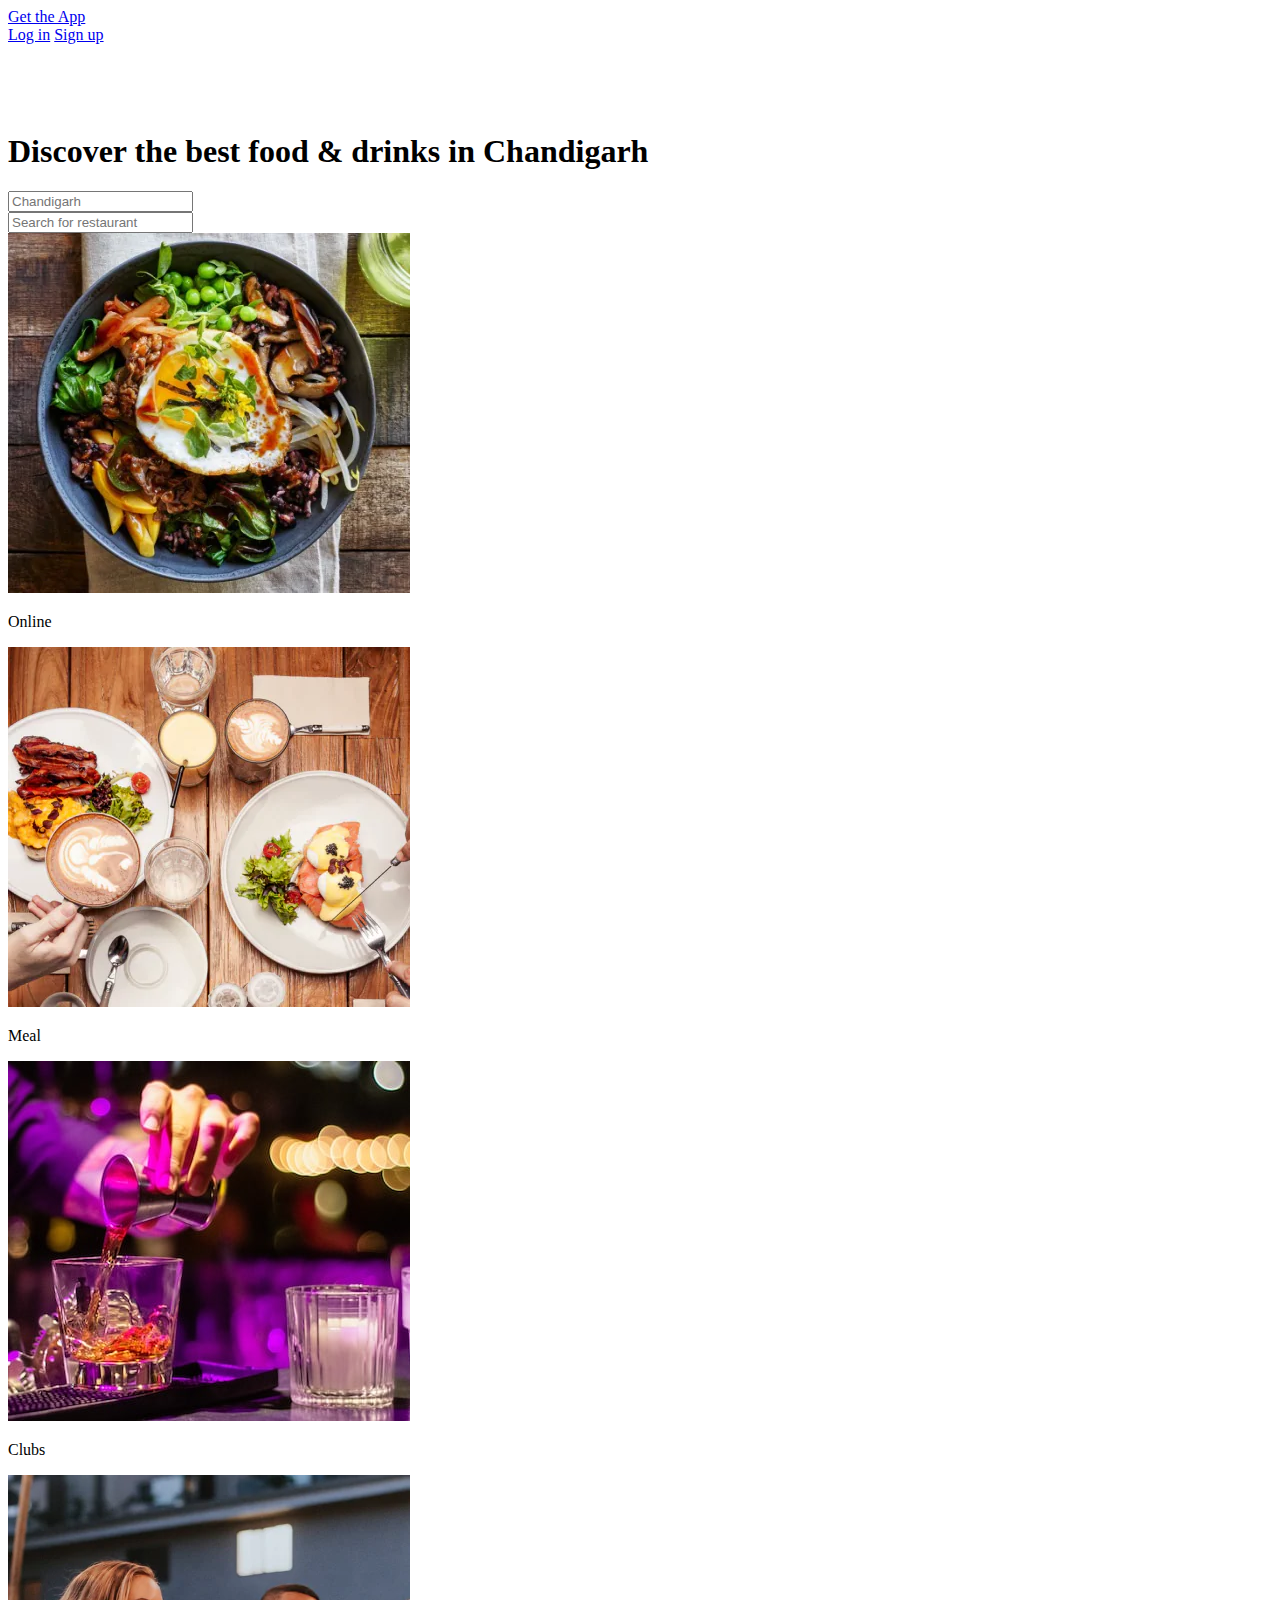
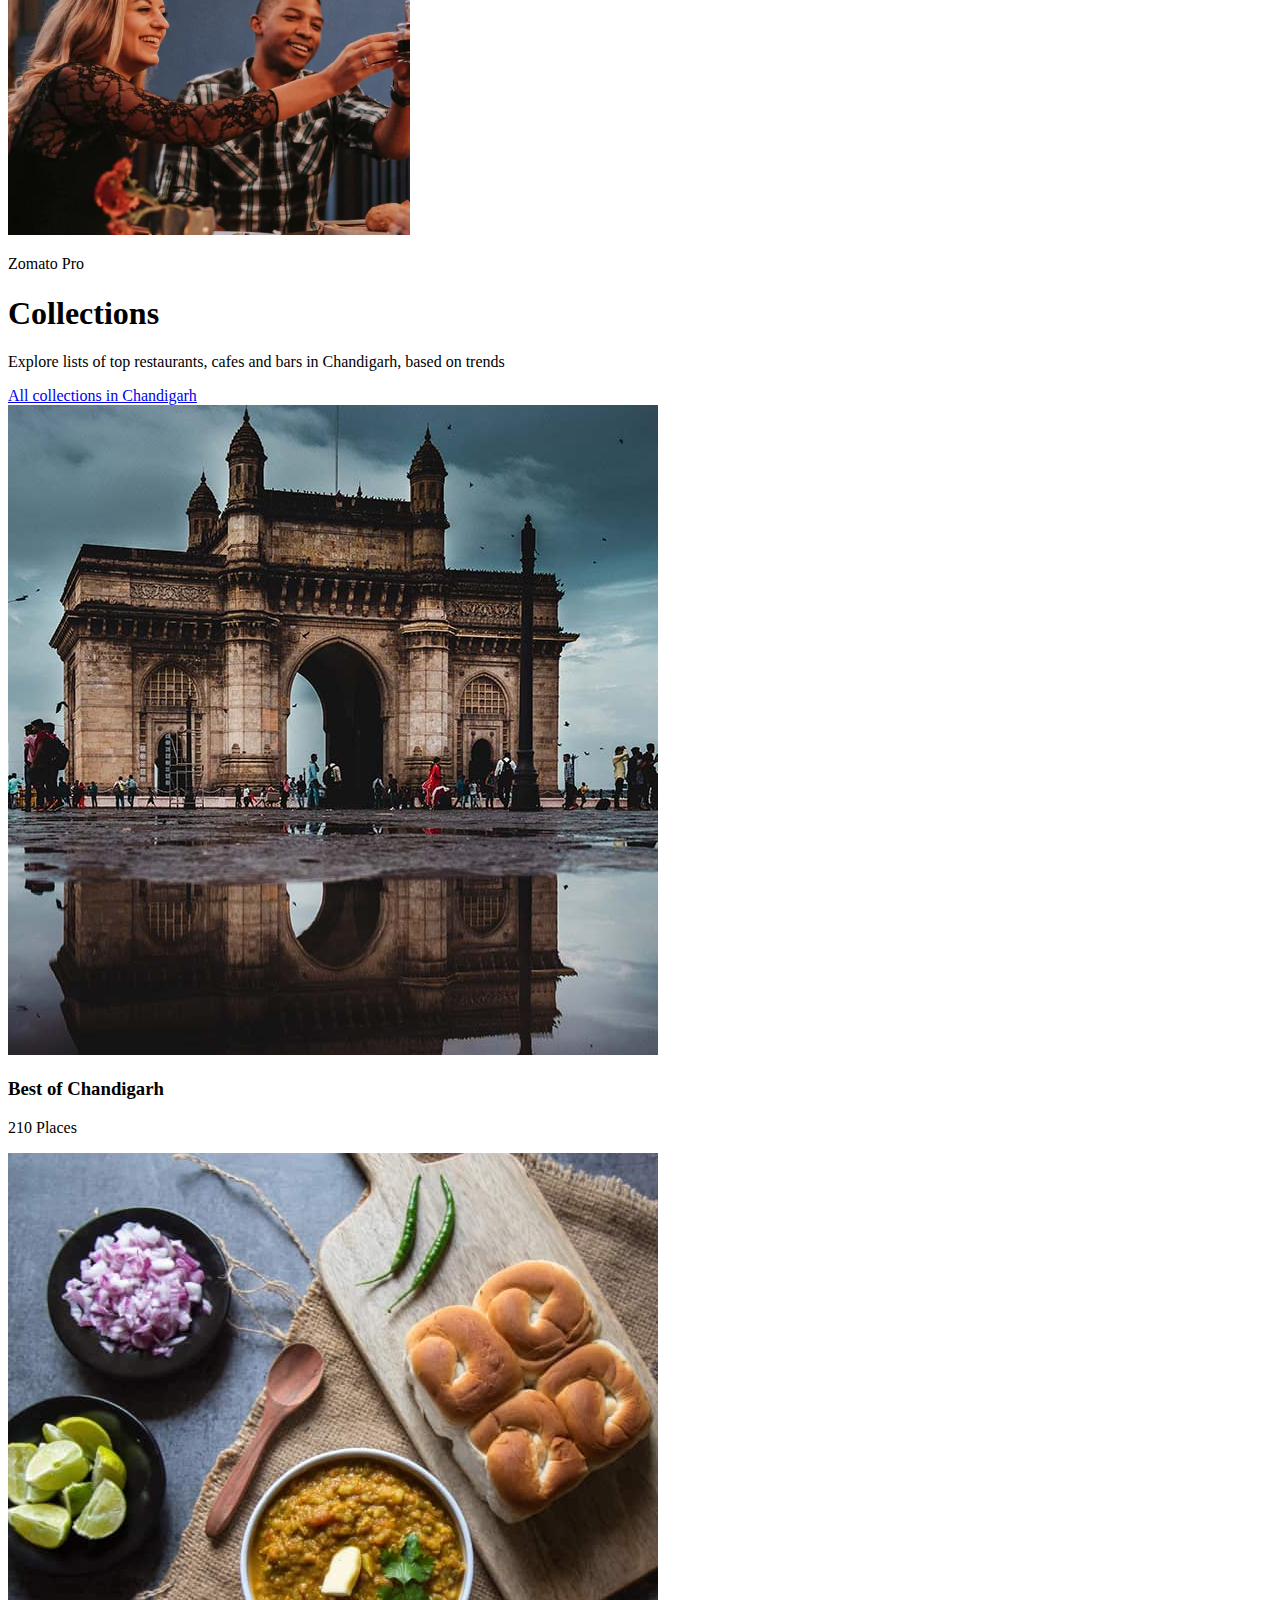
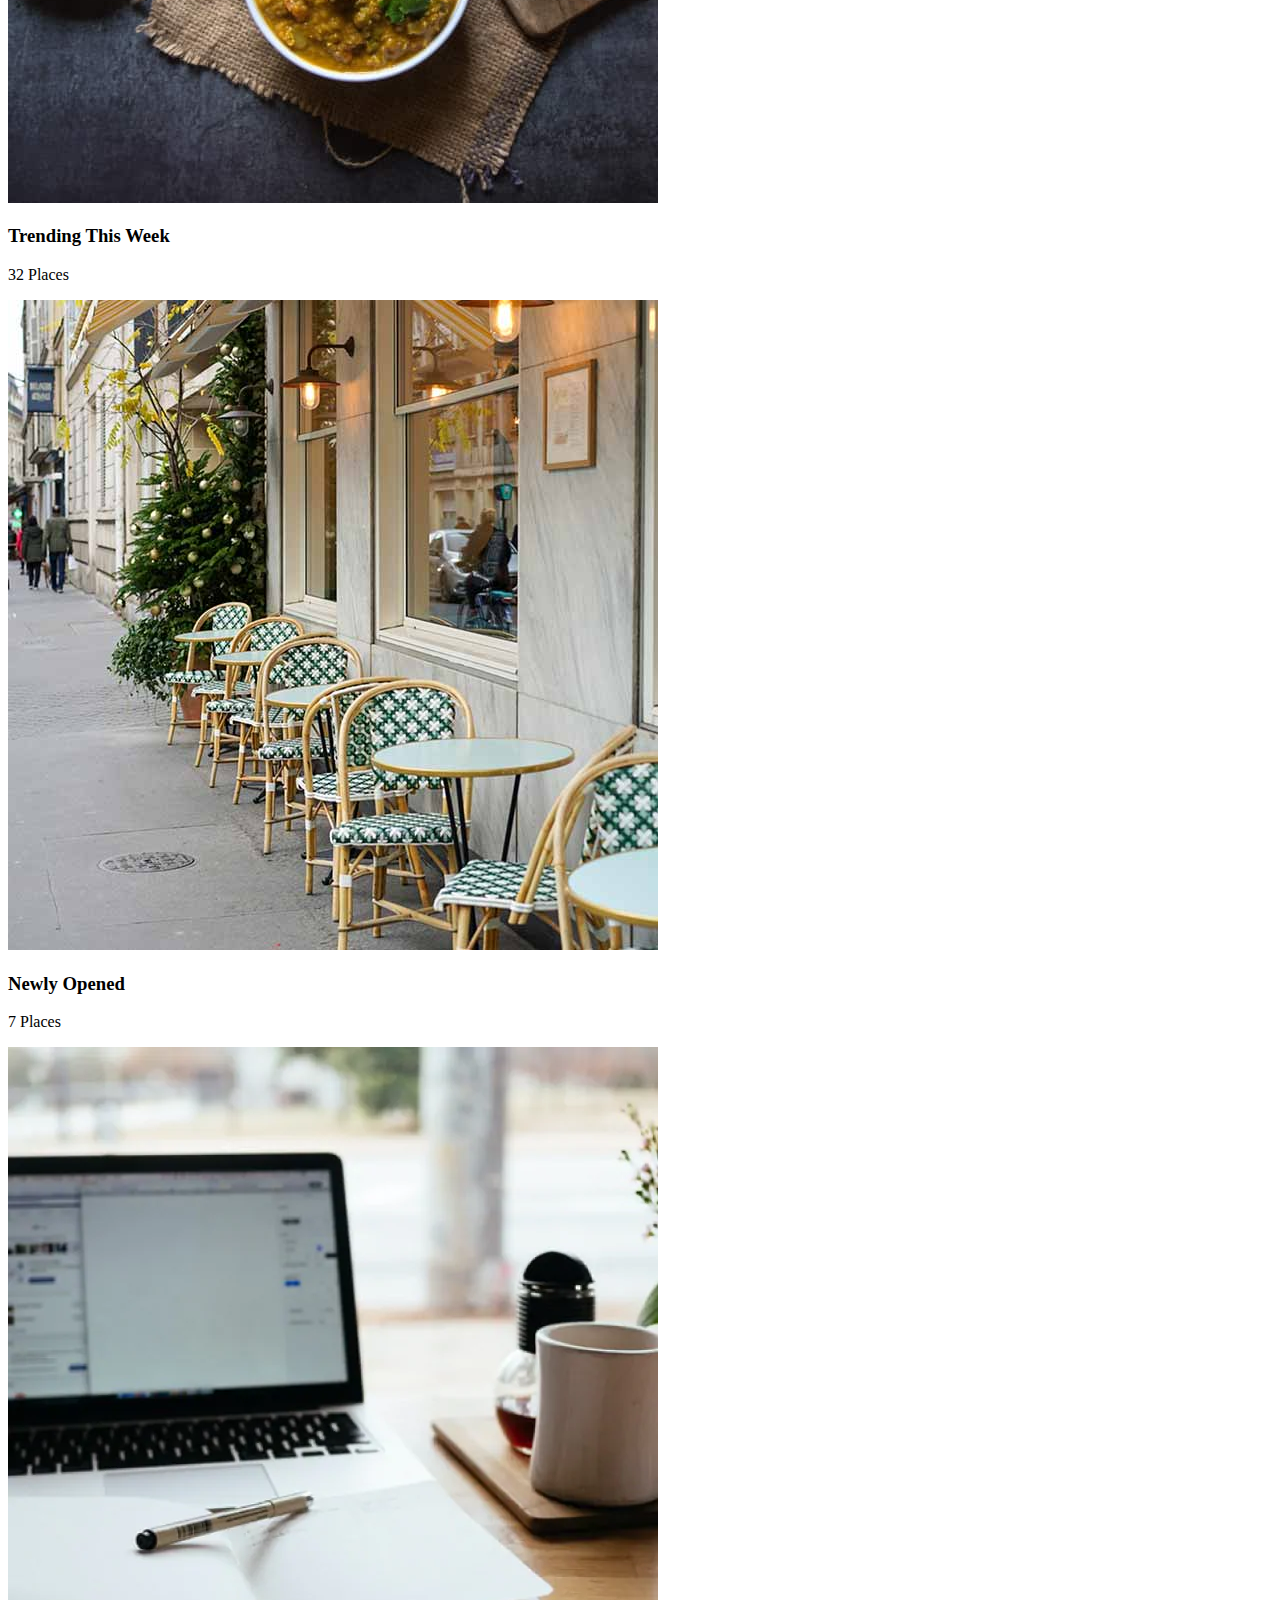
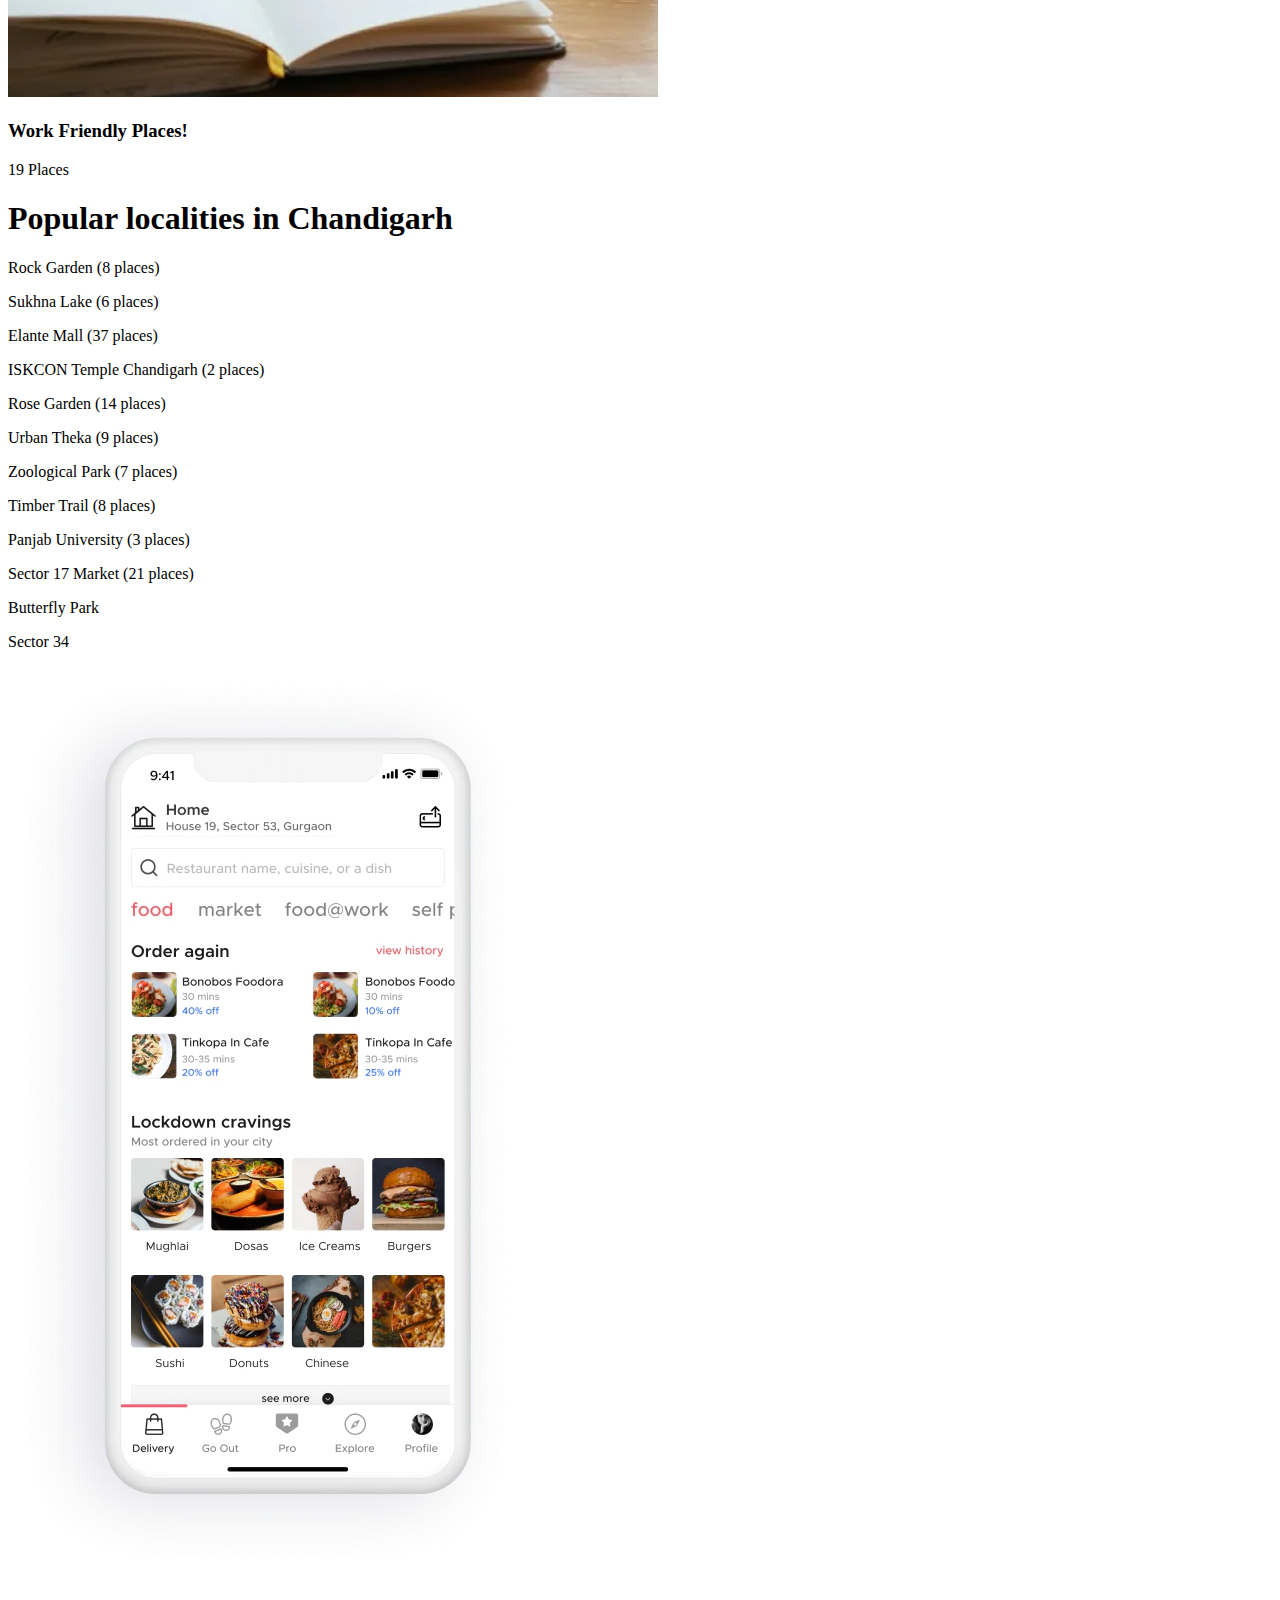
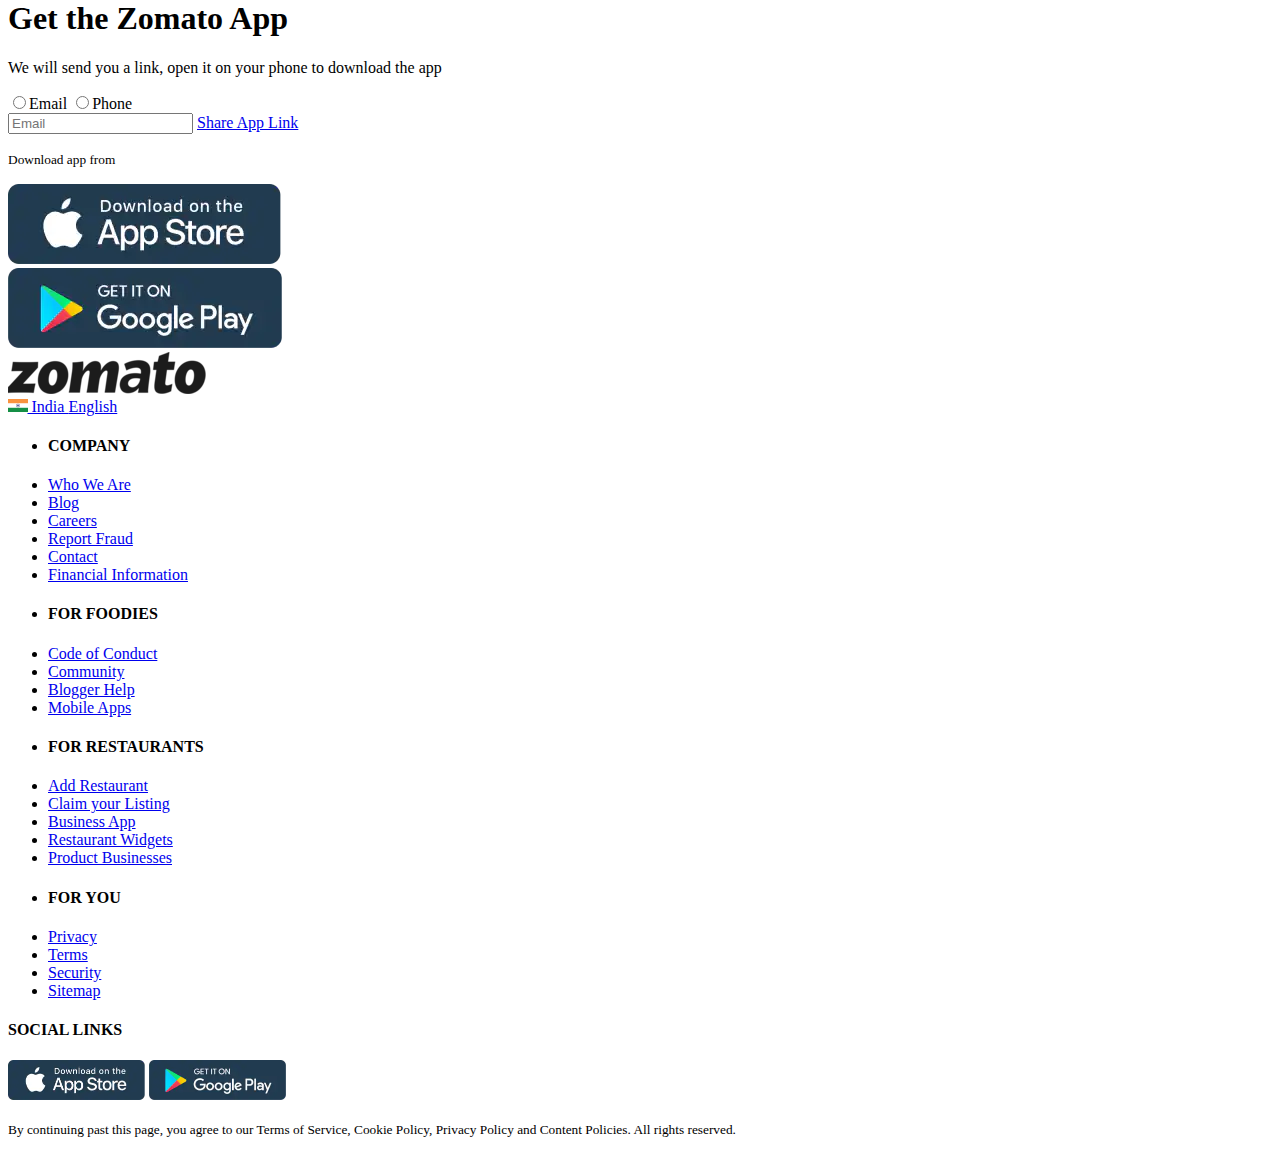
==== index.html @ 58b68c63 "Update and rename zomato.html to index.html" ====
<!DOCTYPE html>
<html>
<head>
	<meta charset="utf-8">
	<meta name="viewport" content="width=device-width, initial-scale=1.0">
	<title>Zomato | Chandigarh</title>
	<link rel="stylesheet" href="https://cdnjs.cloudflare.com/ajax/libs/font-awesome/5.15.2/css/all.min.css" integrity="sha512-HK5fgLBL+xu6dm/Ii3z4xhlSUyZgTT9tuc/hSrtw6uzJOvgRr2a9jyxxT1ely+B+xFAmJKVSTbpM/CuL7qxO8w==" crossorigin="anonymous" />
	<link rel="stylesheet" href="index.css">
</head>
<body>
	<!-- Header showcase-->
	<header class="showcase">
		<div class="container">
			<nav>
				<div>
					<a href="#"><i class="fa fa-mobile-alt"></i> Get the App</a>
				</div>
				<div class="right-menu">
					<a href="#">Log in</a>
					<a href="#">Sign up</a>
				</div>
			</nav>
			<div class="hero-text">
				<img src="logo.webp" width="300">
				<h1>Discover the best food & drinks in <span class="bold-place">Chandigarh</span></h1>
				<div class="search-bar">
					<div class="search-3">
						<i class="fa fa-map-marker-alt"></i>
						<input type="text" placeholder="Chandigarh">
						<i class="fa fa-caret-down"></i>
					</div>
					<div class="search-2">
						<i class="fas fa-search"></i>
						<input type="text" class="search-right" placeholder="Search for restaurant" >				
					</div>
				</div>
			</div>
		</div>
	</header>

	<!-- Order section -->
	<section class="container">
		<div class="order-cat">
			<div class="hover">
				<img src="order1.webp">
				<div class="order-title-bg">
					<p class="order-title">Online</p>
				</div>
			</div>
			<div class="hover">
				<img src="order2.webp">
				<div class="order-title-bg">
					<p class="order-title">Meal</p>
				</div>
			</div>
			<div class="hover">
				<img src="order3.jpg">
				<div class="order-title-bg">
					<p class="order-title">Clubs</p>
				</div>
			</div>
			<div class="hover">
				<img src="order4.webp">
				<div class="order-title-bg">
					<p class="order-title">Zomato Pro</p>
				</div>
			</div>
		</div>
	</section>
	
	<!-- Collections -->
	<section class="container">
		<h1>Collections</h1>
		<div class="collections">
			<p>Explore lists of top restaurants, cafes and bars in Chandigarh, based on trends</p>
			<a href="#">All collections in Chandigarh <i class="fa fa-caret-right"></i></a>
		</div>
		<div class="collection-grid">
			<div class="collection-box">
				<img src="collection1.jpg">
				<div class="collection-title">
					<h3>Best of Chandigarh</h3>
					<p>210 Places <i class="fa fa-caret-right"></i></p>
				</div>
			</div>
			<div class="collection-box">
				<img src="collection2.jpg">
				<div class="collection-title">
					<h3>Trending This Week</h3>
					<p>32 Places <i class="fa fa-caret-right"></i></p>
				</div>
			</div>
			<div class="collection-box">
				<img src="collection3.jpg">
				<div class="collection-title">
					<h3>Newly Opened</h3>
					<p>7 Places <i class="fa fa-caret-right"></i></p>
				</div>
			</div>
			<div class="collection-box">
				<img src="collection4.webp">
				<div class="collection-title">
					<h3>Work Friendly Places!</h3>
					<p>19 Places <i class="fa fa-caret-right"></i></p>
				</div>
			</div>
		</div>
	</section>

	<!-- Localities -->
	<section class="container">
		<h1 class="local-title">Popular localities in <span class="bold-place">Chandigarh</span></h1>
		<div class="locals-grid">
			<div class="local-box">
				<p>Rock Garden  (8 places)</p>
				<i class="fa fa-chevron-right"></i>
			</div>
			<div class="local-box">
				<p>Sukhna Lake (6 places)</p>
				<i class="fa fa-chevron-right"></i>
			</div>
			<div class="local-box">
				<p>Elante Mall (37 places)</p>
				<i class="fa fa-chevron-right"></i>
			</div>
			<div class="local-box">
				<p>ISKCON Temple Chandigarh (2 places)</p>
				<i class="fa fa-chevron-right"></i>
			</div>
			<div class="local-box">
				<p>Rose Garden (14 places)</p>
				<i class="fa fa-chevron-right"></i>
			</div>
			<div class="local-box">
				<p>Urban Theka (9 places)</p>
				<i class="fa fa-chevron-right"></i>
			</div>
			<div class="local-box">
				<p>Zoological Park (7 places)</p>
				<i class="fa fa-chevron-right"></i>
			</div>
			<div class="local-box">
				<p>Timber Trail (8 places)</p>
				<i class="fa fa-chevron-right"></i>
			</div>
			<div class="local-box">
				<p>Panjab University (3 places)</p>
				<i class="fa fa-chevron-right"></i>
			</div>
			<div class="local-box">
				<p>Sector 17 Market (21 places)</p>
				<i class="fa fa-chevron-right"></i>
			</div>
			<div class="local-box">
				<p>Butterfly Park</p>
				<i class="fa fa-chevron-right"></i>
			</div>
			<div class="local-box">
				<p>Sector 34 </p>
				<i class="fa fa-chevron-right"></i>
			</div>
		</div>
	</section>

	<!-- Get zomato app -->
	<section class="zom-app">
		<img src="mobile-app.webp" alt="zomato-app">
		<div class="zom-app-right">
			<h1>Get the Zomato App</h1>
			<p>We will send you a link, open it on your phone to download the app</p>
			<div class="radio-btn">
				<label for="email"><input type="radio" id="email" name="app" value="email">Email</label>
				<label for="phone"><input type="radio" id="phone" name="app" value="phone">Phone</label>
			</div>
			<div class="email-phone">
				<input type="text" placeholder="Email">
				<a class="btn-share" href="#">Share App Link</a>
			</div>
			<p class="small-text"><small>Download app from</small></p>
			<div class="app-store">
				<div class="app-image">
					<img src="app-store1.webp">
				</div>
				<div class="app-image">
					<img src="app-store2.webp">
				</div>
			</div>
		</div>
	</section>

	<!-- Explore -->

	</section>
	<!-- Footer -->
	<section class="footer-bar">
		<div class="container">
			<div class="footer-lang">
				<img class="footer-logo" src="zomato-black-logo.webp">
				<div class="btn-lang-top">
					<a class="lang-btn" href="#"><img src="india-flag.jpg" height="13px"> India <small><i class="fa fa-chevron-down"></i></small></a>
					<a class="lang-btn" href="#"> <i class="fa fa-globe"></i> English <small><i class="fa fa-chevron-down"></i></small></a>
				</div>
			</div>
			<div class="footer-last-links">
				<ul>
					<li><h4 class="footer-list-title">COMPANY</h4></li>
					<li><a href="#">Who We Are</a></li>
					<li><a href="#">Blog</a></li>
					<li><a href="#">Careers</a></li>
					<li><a href="#">Report Fraud</a></li>
					<li><a href="#">Contact</a></li>
					<li><a href="#">Financial Information</a></li>
				</ul>
				<ul>
					<li><h4 class="footer-list-title">FOR FOODIES</h4></li>
					<li><a href="#">Code of Conduct</a></li>
					<li><a href="#">Community</a></li>
					<li><a href="#">Blogger Help</a></li>
					<li><a href="#">Mobile Apps</a></li>
				</ul>
				<ul>
					<li><h4 class="footer-list-title">FOR RESTAURANTS</h4></li>
					<li><a href="#">Add Restaurant</a></li>
					<li><a href="#">Claim your Listing</a></li>
					<li><a href="#">Business App</a></li>
					<li><a href="#">Restaurant Widgets</a></li>
					<li><a href="#">Product Businesses</a></li>
				</ul>
				<ul>
					<li><h4 class="footer-list-title">FOR YOU</h4></li>
					<li><a href="#">Privacy</a></li>
					<li><a href="#">Terms</a></li>
					<li><a href="#">Security</a></li>
					<li><a href="#">Sitemap</a></li>
				</ul>
				<div>
					<h4 class="footer-list-title">SOCIAL LINKS</h4>
					<div class="footer-social-icons">
						<a href="#"><i class="fab fa-facebook"></i></a>
						<a href="#"><i class="fab fa-twitter"></i></a>
						<a href="#"><i class="fab fa-instagram"></i></a>
					</div>
					<div>
						<img src="app-store1.webp" width="137px">
						<img src="app-store2.webp" width="137px">
					</div>
				</div>
			</div>
			<div class="footer-copyright">
				<p><small>By continuing past this page, you agree to our Terms of Service, Cookie Policy, Privacy Policy and Content Policies. All rights reserved.</small></p>
			</div>
		</div>
		
	</section>
</body>
</html>
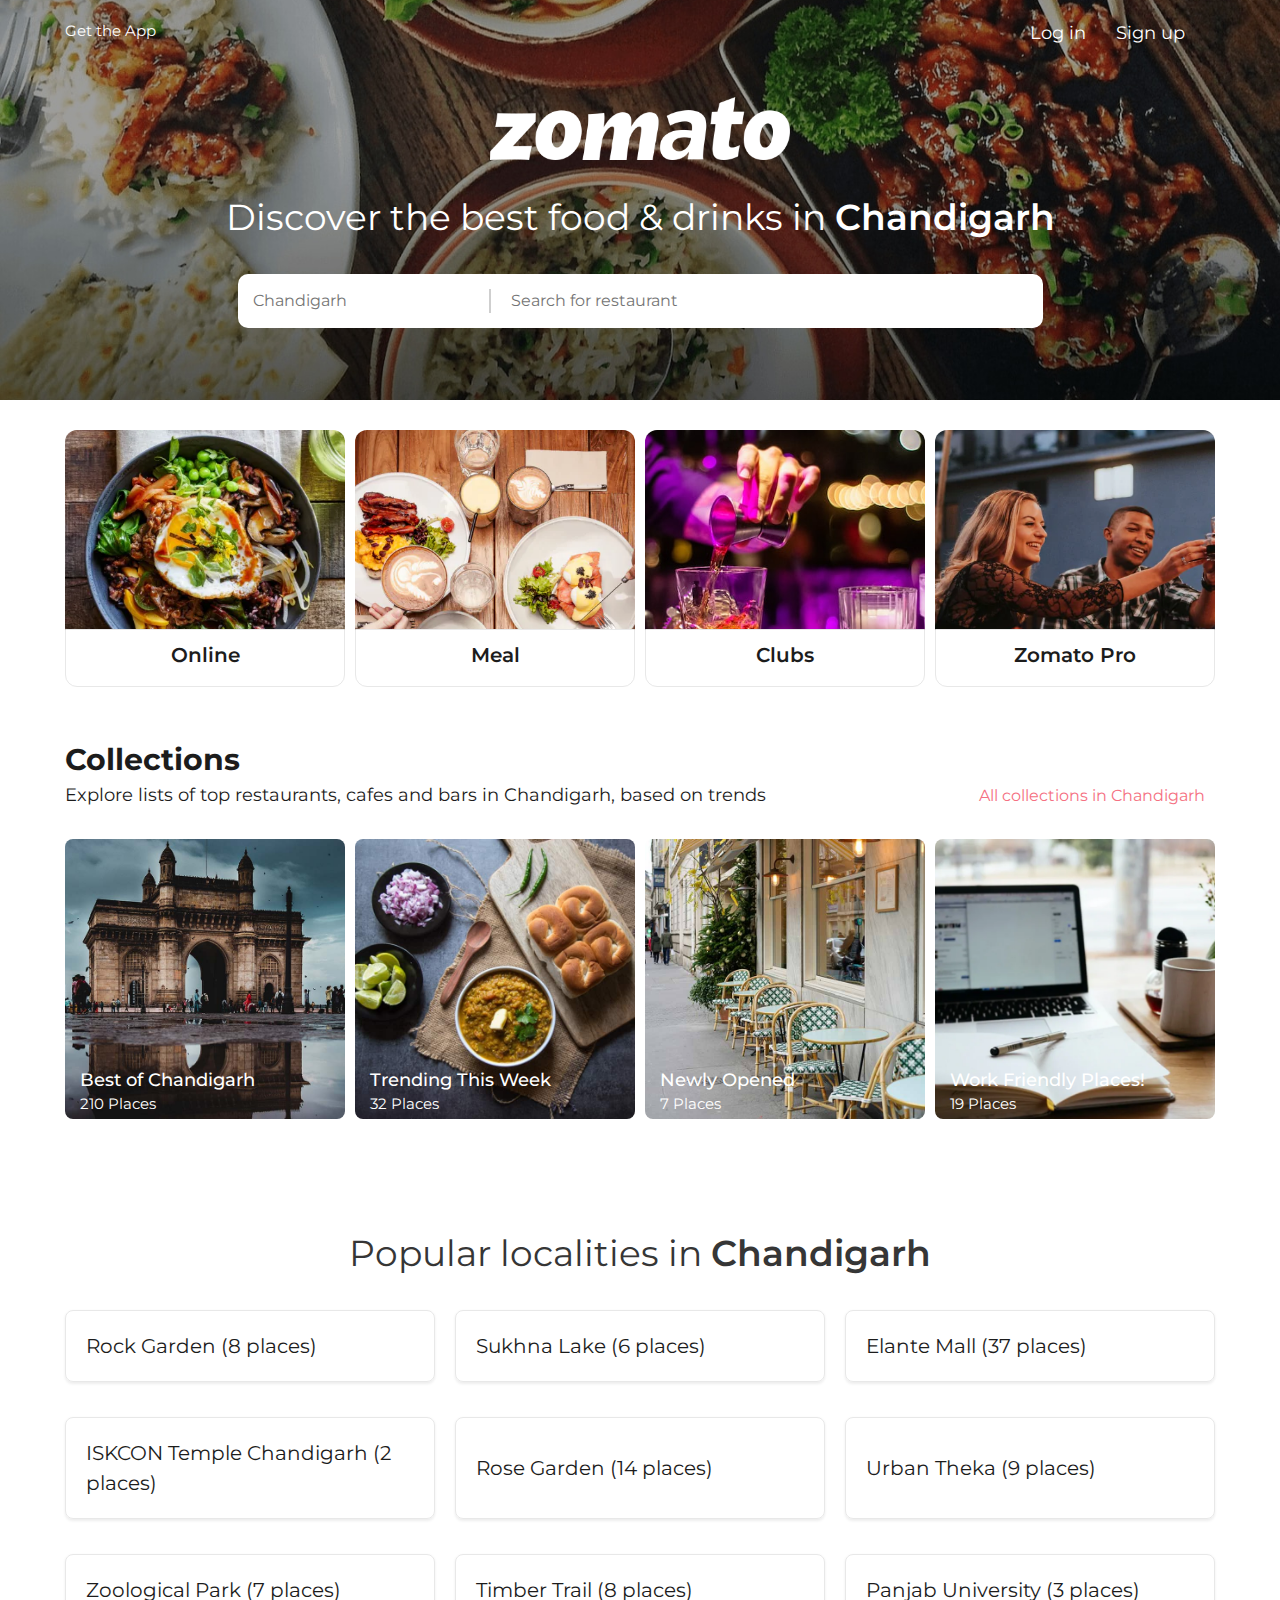
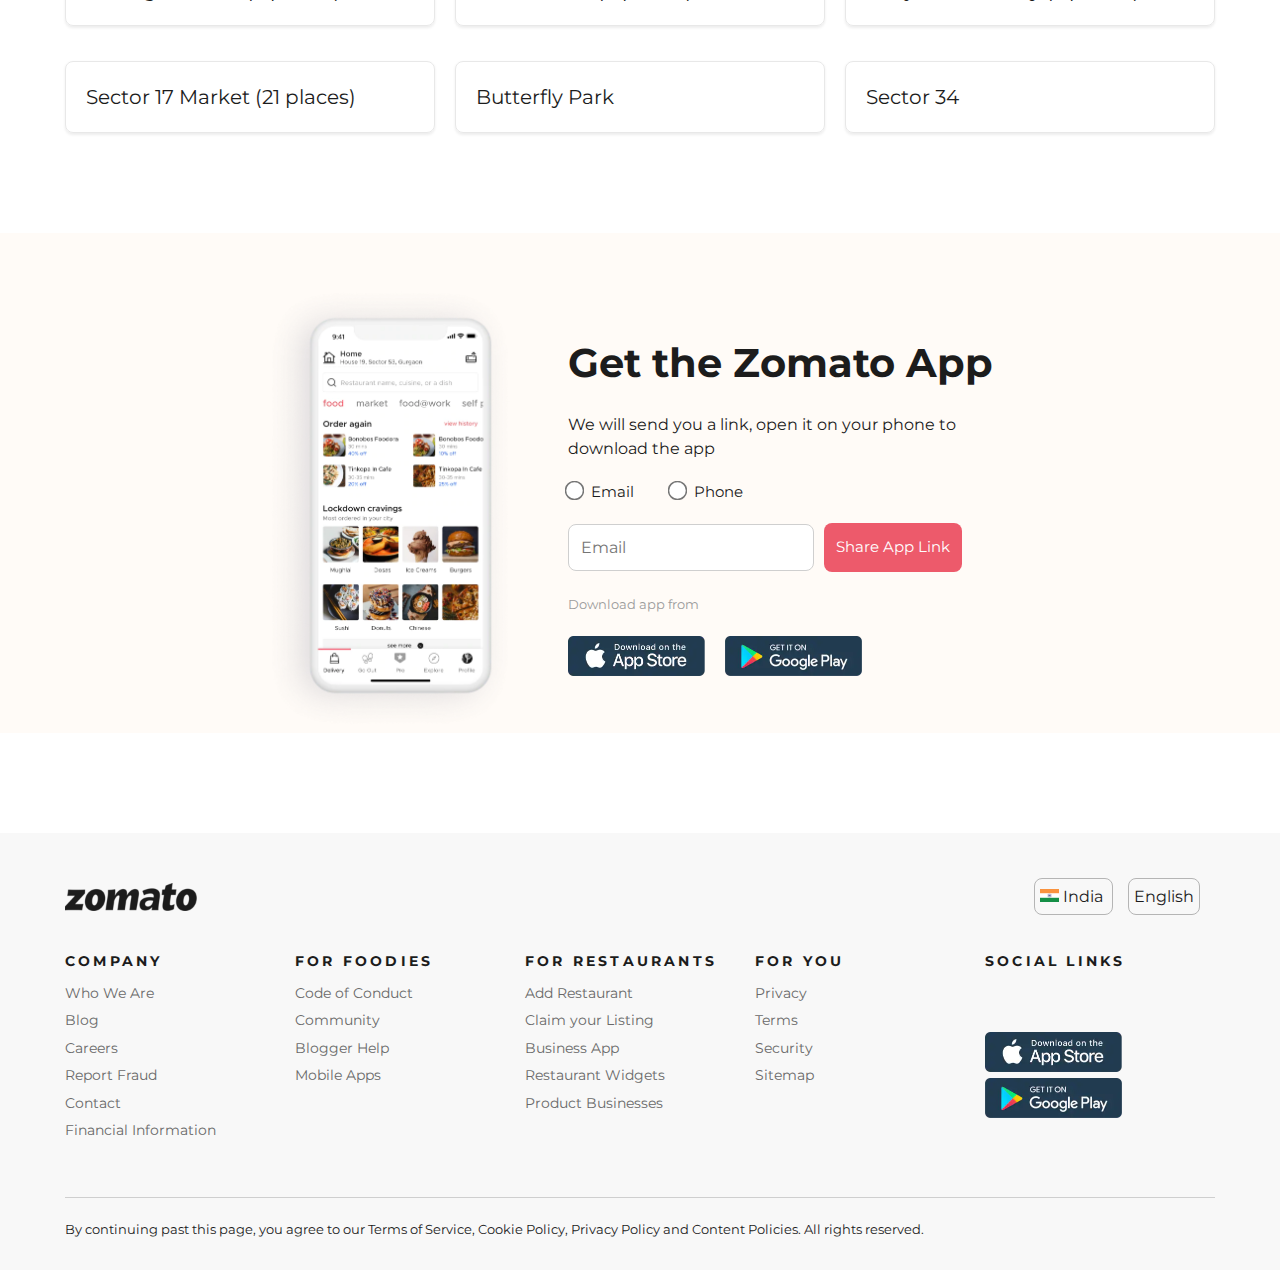
==== commit 7a622b75: "Update index.html" ====
--- a/index.html
+++ b/index.html
@@ -5,7 +5,7 @@
 	<meta name="viewport" content="width=device-width, initial-scale=1.0">
 	<title>Zomato | Chandigarh</title>
 	<link rel="stylesheet" href="https://cdnjs.cloudflare.com/ajax/libs/font-awesome/5.15.2/css/all.min.css" integrity="sha512-HK5fgLBL+xu6dm/Ii3z4xhlSUyZgTT9tuc/hSrtw6uzJOvgRr2a9jyxxT1ely+B+xFAmJKVSTbpM/CuL7qxO8w==" crossorigin="anonymous" />
-	<link rel="stylesheet" href="index.css">
+	<link rel="stylesheet" href="style.css">
 </head>
 <body>
 	<!-- Header showcase-->
--- a/style.css
+++ b/style.css
@@ -0,0 +1,559 @@
+@import url('https://fonts.googleapis.com/css2?family=Montserrat&display=swap');
+* {
+	box-sizing: border-box;
+	padding: 0;
+	margin: 0;
+}
+
+body {
+	font-family: 'Montserrat', sans-serif;
+	color: #1c1c1c;
+	font-size: 15px;
+	line-height: 1.5;
+}
+
+/*Global*/
+.container {
+	width: 90%;
+	max-width: 1150px;
+	margin: auto;
+}
+
+h1 {
+	font-size: 30px;
+}
+
+/*Header schowcase*/
+.showcase {
+	width: 100%;
+	height: 400px;
+	background: url('hero.jpg') no-repeat center center/cover;
+	margin-bottom: 30px;
+}
+
+/*Navigation menu*/
+nav {
+	display: flex;
+	justify-content: space-between;
+	text-align: center;
+	color: #fff;
+	padding: 20px 0;
+}
+
+nav a {
+	color: #fff;
+	text-decoration: none;
+}
+
+nav .right-menu {
+	display: flex;
+	justify-content: center;
+	align-items: center;
+}
+
+nav .right-menu a {
+	padding-right: 30px;
+	font-size: 18px;
+}
+
+
+/*Hero-content*/
+.hero-text {
+	display: flex;
+	flex-direction: column;
+	text-align: center;
+	align-items: center;
+	justify-content: flex-end;
+	margin-top: 30px;
+}
+
+.hero-text h1{
+	color: #fff;
+	font-size: 36px;
+	font-weight: 400;
+	margin: 30px 0;
+}
+
+span.bold-place {
+	font-weight: 600;
+}
+
+
+/*Search bar*/
+.hero-text .search-bar {
+	background-color: #fff;
+	display: flex;
+	justify-content: flex-start;
+	align-items: center;
+	width: 70%;
+	padding: 15px 10px;
+	border-radius: 10px;
+}
+
+.fa-map-marker-alt {
+	color: #F57082;
+	font-size: 16px;
+	margin-right: 5px;
+}
+
+input[type="text"] {
+	border: 0;
+	font-family: inherit;
+	font-size: 16px;
+}
+
+input[type="text"]:focus {
+	outline: 0;
+}
+
+.fa-caret-down {
+	color: #4f4f4f;
+	font-size: 16px;
+	margin: 0 8px;
+}
+
+.hero-text .search-bar .search-3 {
+	border-right: 2px solid #cfcfcf;
+}
+
+.fa-search {
+	color: #828282;
+	font-size: 16px;
+	margin: 0 10px;
+}
+
+/*Order category*/
+.order-cat {
+	display: grid;
+	grid-template-columns: repeat(4, 1fr);
+	grid-gap: 10px;
+	margin-bottom: 50px;
+}
+
+.order-cat .hover{
+	position: relative;
+	cursor: pointer;
+	transition: transform 0.3s;
+}
+
+.order-cat .hover:hover {
+	transform: scale(1.05);
+}
+
+.order-cat img {
+	width: 100%;
+	border-radius: 12px;
+}
+
+.order-cat .order-title-bg {
+	position: absolute;
+	left: 0;
+	bottom: 0;
+	padding: 10px 0 16px;
+	background-color: #fff;
+	width: 100%;
+	border: 1px solid #e8e8e8;
+	border-radius: 0 0 12px 12px;
+}
+
+.order-cat .order-title {
+	font-size: 20px;
+	font-weight: 600;
+	text-align: center;
+}
+
+/*Collections*/
+.collections {
+	display: flex;
+	align-items: center;
+	justify-content: space-between;
+	margin-bottom: 30px;
+}
+
+.collections p{
+	font-size: 18px;
+}
+
+.collections a{
+	font-size: 16px;
+	color: #f57082;
+	text-decoration: none;
+}
+
+.collections .fa-caret-right{
+	margin-left: 10px;
+}
+
+.collection-grid {
+	display: grid;
+	grid-template-columns: repeat(4, 1fr);
+	grid-gap: 10px;
+	margin-bottom: 100px;
+}
+
+.collection-grid .collection-box {
+	position: relative;
+}
+
+.collection-grid .collection-box img {
+	width: 100%;
+	border-radius: 8px;
+}
+
+.collection-grid .collection-box .collection-title {
+	position: absolute;
+	left: 0;
+	bottom: 0;
+	padding: 10px 15px;
+}
+
+.collection-grid .collection-box .collection-title h3 {
+	font-weight: 500;
+	color: #fff;
+}
+
+.collection-grid .collection-box .collection-title p {
+	color: #fff;
+}
+
+/*Localities*/
+h1.local-title {
+	color: #363636;
+	font-size: 36px;
+	font-weight: 400;
+	text-align: center;
+	margin-bottom: 30px;
+}
+
+.locals-grid {
+	display: grid;
+	grid-template-columns: repeat(3, 1fr);
+	column-gap: 20px;
+	row-gap: 35px;
+}
+
+.locals-grid .local-box {
+	display: flex;
+	align-items: center;
+	justify-content: space-between;
+	padding: 20px;
+	font-size: 20px;
+	color: #1c1c1c;
+	border: 1px solid #e8e8e8;
+	border-radius: 8px;
+	box-shadow: 0 1.4px 2.8px rgba(28,28,28,0.08);
+	cursor: pointer;
+}
+
+.locals-grid .local-box:hover {
+	box-shadow: 0 1.4px 2.8px 2px rgba(28,28,28,0.08);
+}
+
+.local-box .fa-chevron-right {
+	font-size: 10px;
+}
+
+/*Get zomato app*/
+.zom-app {
+	background-color: #FFFBF7;
+	margin: 100px auto;
+	padding-top: 50px;
+	display: flex;
+	align-items: center;
+	justify-content: center;
+}
+
+.zom-app img {
+	height: 450px;
+}
+
+.zom-app .zom-app-right {
+	margin-left: 50px;
+	width: 450px;
+}
+
+.zom-app .zom-app-right h1{
+	font-size: 40px;
+	margin-bottom: 20px;
+}
+
+.zom-app .zom-app-right p{
+	font-size: 16px;
+	margin-bottom: 20px;
+}
+
+.zom-app-right .radio-btn {
+	display: flex;
+	align-items: flex-start;
+	justify-content: space-between;
+	width: 50%;
+	padding-right: 50px;
+	margin-bottom: 20px;
+}
+
+.zom-app-right .radio-btn input[type="radio"] {
+	transform: scale(1.5);
+	margin-right: 10px;
+}
+
+.zom-app-right .email-phone {
+	display: flex;
+	align-items: center;
+	justify-content: flex-start;
+}
+
+.zom-app-right input[type="text"] {
+	padding: 13px 12px;
+	border-radius: 8px;
+	border: 1px solid #cfcfcf;
+	margin-right: 10px;
+}
+
+.zom-app-right a.btn-share {
+	color: #fff;
+	background-color: #ed5a6b;
+	border-radius: 8px;
+	padding: 13px 12px;
+	text-decoration: none;
+}
+
+.zom-app-right a.btn-share:hover {
+	background-color: #ec4654;
+}
+
+.zom-app-right .app-store {
+	display: flex;
+	align-items: center;
+	justify-content: flex-start;
+}
+
+.zom-app-right p.small-text {
+	color: #9c9c9c;
+	margin-top: 20px;
+}
+
+.zom-app-right .app-store .app-image {
+	margin-right: 20px;
+}
+
+.zom-app-right .app-store img {
+	width: 137px;
+	height: 40px;
+}
+
+/*Explore*/ 
+
+h2.explore-title-2 {
+	margin-bottom: 20px;
+	color: #080808;
+    align-items: center;
+}
+
+.wrap-links {
+	margin-bottom: 100px;
+}
+
+.wrap-links a {
+	font-size: 16px;
+	color: #828282;
+	text-decoration: none;
+	margin-right: 8px;
+	line-height: 1.8;
+}
+
+.wrap-links .dot-seperator {
+	display: inline-block;
+	height: 3px;
+	width: 3px;
+	background-color: #828282;
+	border-radius: 50%;
+	margin-bottom: 3px;
+	margin-right: 8px;
+}
+
+.restraunt-chains {
+	display: grid;
+	grid-template-columns: repeat(5, 1fr);
+	row-gap: 20px;
+	margin-bottom: 100px;
+}
+
+.restraunt-chains a {
+	font-size: 16px;
+	color: #828282;
+	text-decoration: none;
+}
+
+.footer-links {
+	display: grid;
+	grid-template-columns: repeat(5, 1fr);
+	margin-top: 30px;
+	margin-bottom: 100px;
+}
+
+.footer-links ul li{
+	list-style: none;
+	margin-bottom: 20px;
+}
+
+.footer-links ul li a {
+	font-size: 16px;
+	color: #828282;
+	text-decoration: none;
+}
+
+.footer-links ul li a:hover {
+	color: #363636;
+}
+
+.footer-links ul li a.last-link {
+	color: #1c1c1c;
+	padding-bottom: 5px;
+	border-bottom: 1px solid #1c1c1c;
+	font-weight: 600;
+}
+
+/*Footer bar*/
+.footer-bar {
+	background-color: #F8F8F8;
+	padding-top: 50px;
+}
+
+.footer-bar .footer-lang {
+	display: flex;
+	align-items: center;
+	justify-content: space-between;
+	margin-bottom: 10px;
+}
+
+.footer-bar .footer-lang img.footer-logo {
+	height: 28px;
+}
+
+.footer-bar .footer-lang a.lang-btn {
+	text-decoration: none;
+	font-size: 16px;
+	color: #1c1c1c;
+	padding: 8px 5px;
+	border: 1px solid #b5b5b5;
+	border-radius: 8px;
+	margin-right: 15px;
+}
+
+.footer-bar .footer-last-links {
+	display: grid;
+	grid-template-columns: repeat(5, 1fr);
+	padding-top: 30px;
+	padding-bottom: 50px;
+}
+
+.footer-bar .footer-last-links ul li{
+	list-style: none;
+	margin-bottom: 5px;
+}
+
+.footer-bar .footer-last-links h4.footer-list-title {
+	margin-bottom: 10px;
+	letter-spacing: 0.2rem;
+	font-size: 14px;
+}
+
+.footer-bar .footer-last-links ul li a {
+	text-decoration: none;
+	color: #696969;
+	font-size: 14px;
+}
+
+.footer-bar .footer-last-links ul li a:hover {
+	color: #1c1c1c;
+}
+
+.footer-bar .footer-last-links .footer-social-icons {
+	margin-bottom: 20px;
+}
+
+.footer-bar .footer-last-links .footer-social-icons a {
+	color: #1c1c1c;
+}
+
+.footer-bar .footer-last-links .footer-social-icons .fa-facebook,
+.footer-bar .footer-last-links .footer-social-icons .fa-twitter,
+.footer-bar .footer-last-links .footer-social-icons .fa-instagram {
+	font-size: 20px;
+	margin-right: 5px;
+}
+
+.footer-bar .footer-copyright {
+	padding-top: 20px;
+	padding-bottom: 30px;
+	border-top: 1px solid #cfcfcf;
+}
+
+/*Mobile View*/
+@media(max-width: 500px) {
+	.showcase {
+		height: 500px;
+	}
+
+	.hero-text .search-bar {
+		width: 100%;
+	}
+
+	.search-3 {
+		display: none;
+	}
+
+	.order-cat {
+	grid-template-columns: repeat(2, 1fr);
+	}
+
+	.collections {
+	flex-direction: column;
+	justify-content: center;
+	}
+
+	.collection-grid {
+	grid-template-columns: repeat(2, 1fr);
+	}
+
+	.locals-grid {
+	grid-template-columns: repeat(1, 1fr);
+	}
+
+	.zom-app {
+		padding-left: 20px;
+		padding-right: 20px;
+		flex-direction: column;
+	}
+
+	.zom-app .zom-app-right {
+	margin-left: 20px;
+	width: 100%;
+	}
+
+	.restraunt-chains {
+	grid-template-columns: repeat(3, 1fr);
+	}
+
+    .footer-bar .footer-lang {
+        flex-direction: column;
+    }
+
+    .footer-bar .footer-lang .btn-lang-top {
+        margin-top: 20px;
+    }
+
+	.footer-links {
+	grid-template-columns: repeat(2, 1fr);
+	}
+
+	.footer-bar .footer-last-links {
+	display: grid;
+	grid-template-columns: repeat(1, 1fr);
+	}
+
+	.footer-bar .footer-last-links h4.footer-list-title {
+		margin-top: 20px;
+	}
+
+}
